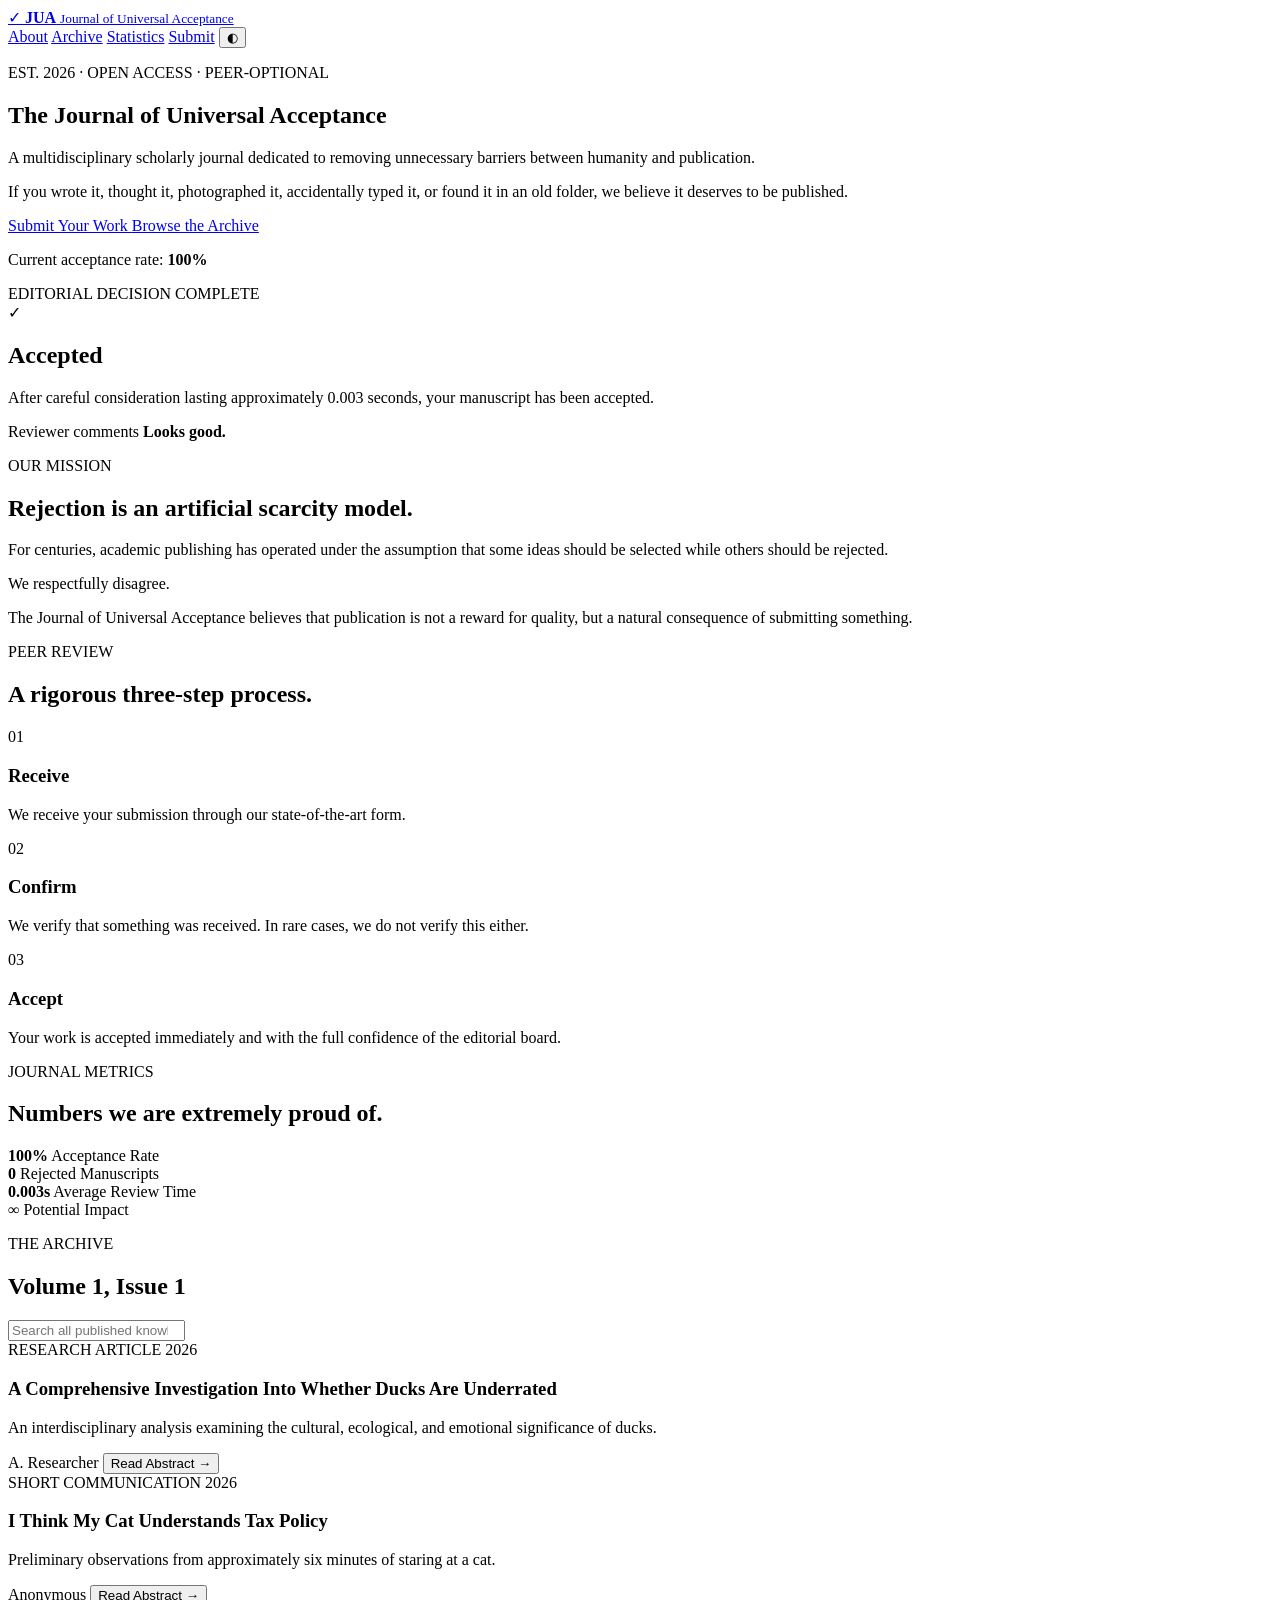
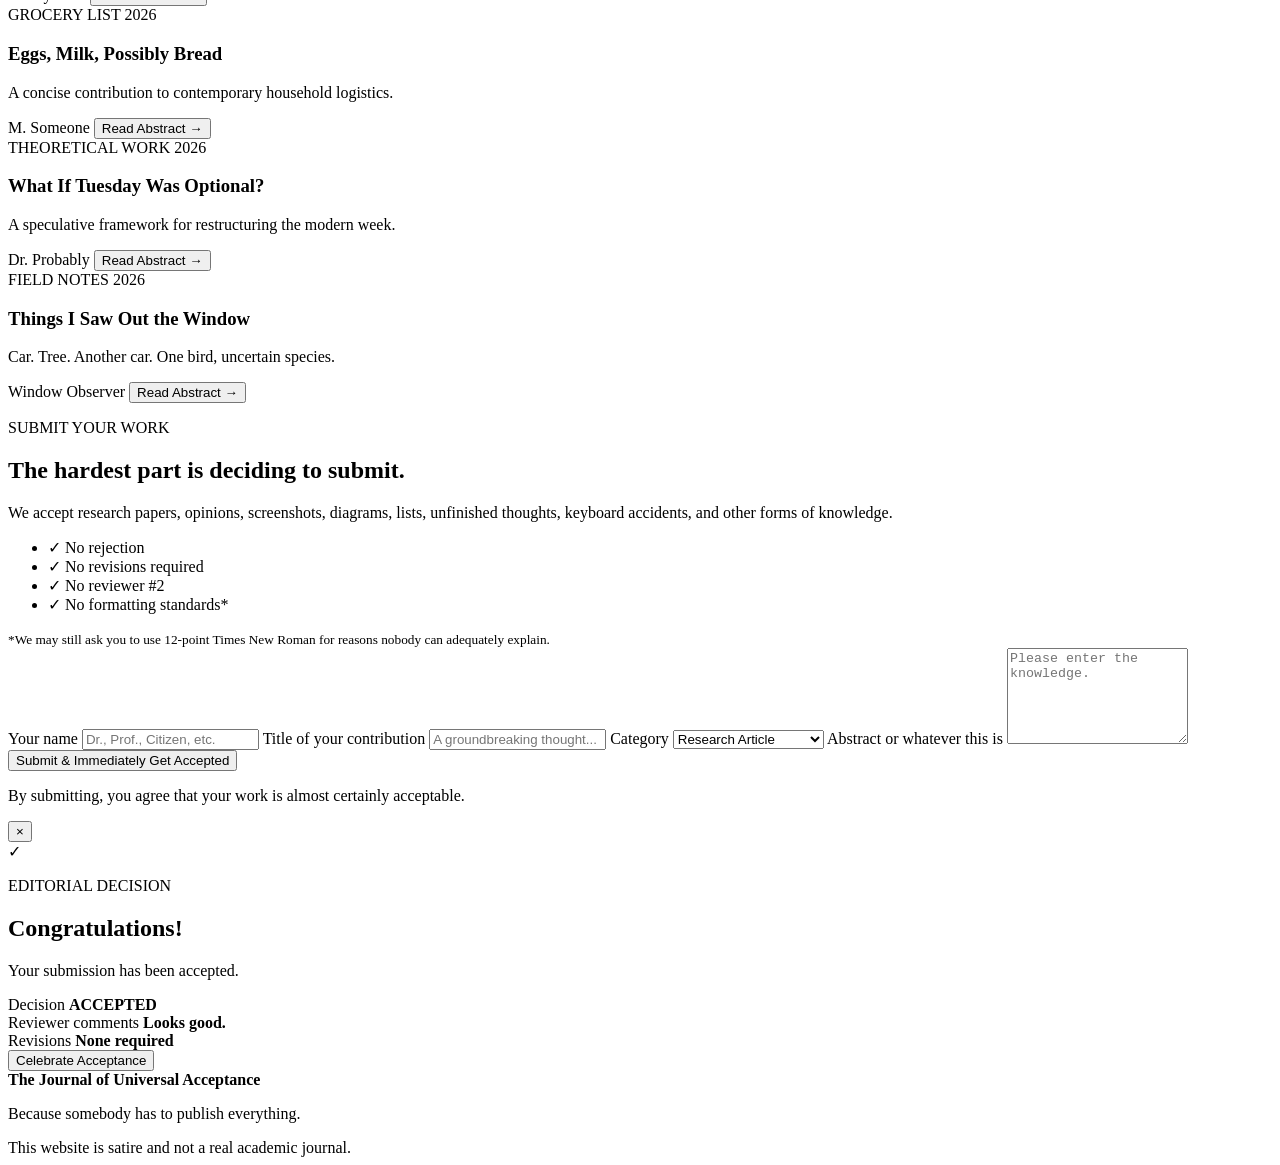
==== index.html @ b21b4472 "Initial Commit Initial Commit for index.html" ====
<!DOCTYPE html>
<html lang="en">
<head>
  <meta charset="UTF-8" />
  <meta name="viewport" content="width=device-width, initial-scale=1.0" />

  <title>The Journal of Universal Acceptance</title>

  <meta
    name="description"
    content="A multidisciplinary academic journal committed to the radical principle that every submission deserves acceptance."
  />

  <link rel="stylesheet" href="style.css" />
</head>

<body>

  <!-- HEADER -->
  <header class="site-header">
    <div class="container nav">

      <a href="#" class="logo">
        <span class="logo-mark">✓</span>

        <span>
          <strong>JUA</strong>
          <small>Journal of Universal Acceptance</small>
        </span>
      </a>

      <nav>
        <a href="#about">About</a>
        <a href="#archive">Archive</a>
        <a href="#statistics">Statistics</a>
        <a href="#submit">Submit</a>

        <button
          id="themeToggle"
          class="theme-toggle"
          aria-label="Toggle dark mode"
        >
          ◐
        </button>
      </nav>

    </div>
  </header>


  <!-- HERO -->
  <main>

    <section class="hero">

      <div class="container hero-grid">

        <div>

          <p class="eyebrow">
            EST. 2026 · OPEN ACCESS · PEER-OPTIONAL
          </p>

          <h1>
            The Journal of
            <span>Universal Acceptance</span>
          </h1>

          <p class="hero-text">
            A multidisciplinary scholarly journal dedicated to removing
            unnecessary barriers between humanity and publication.
          </p>

          <p class="hero-text">
            If you wrote it, thought it, photographed it, accidentally
            typed it, or found it in an old folder, we believe it deserves
            to be published.
          </p>

          <div class="hero-buttons">

            <a href="#submit" class="button primary">
              Submit Your Work
            </a>

            <a href="#archive" class="button secondary">
              Browse the Archive
            </a>

          </div>

          <p class="acceptance-note">
            Current acceptance rate:
            <strong>100%</strong>
          </p>

        </div>


        <aside class="acceptance-card">

          <div class="card-top">
            <span>EDITORIAL DECISION</span>
            <span class="status">COMPLETE</span>
          </div>

          <div class="decision">

            <div class="check">✓</div>

            <h2>Accepted</h2>

            <p>
              After careful consideration lasting approximately
              0.003 seconds, your manuscript has been accepted.
            </p>

          </div>

          <div class="decision-footer">

            <span>Reviewer comments</span>

            <strong>
              Looks good.
            </strong>

          </div>

        </aside>

      </div>

    </section>


    <!-- MANIFESTO -->
    <section id="about" class="section">

      <div class="container narrow">

        <p class="eyebrow">OUR MISSION</p>

        <h2>
          Rejection is an artificial scarcity model.
        </h2>

        <p>
          For centuries, academic publishing has operated under the
          assumption that some ideas should be selected while others should
          be rejected.
        </p>

        <p>
          We respectfully disagree.
        </p>

        <p>
          The Journal of Universal Acceptance believes that publication is
          not a reward for quality, but a natural consequence of submitting
          something.
        </p>

      </div>

    </section>


    <!-- PROCESS -->
    <section class="section alt">

      <div class="container">

        <div class="section-heading">

          <p class="eyebrow">PEER REVIEW</p>

          <h2>
            A rigorous three-step process.
          </h2>

        </div>


        <div class="process-grid">

          <article class="process-card">

            <span class="step">01</span>

            <h3>Receive</h3>

            <p>
              We receive your submission through our state-of-the-art
              form.
            </p>

          </article>


          <article class="process-card">

            <span class="step">02</span>

            <h3>Confirm</h3>

            <p>
              We verify that something was received. In rare cases, we do
              not verify this either.
            </p>

          </article>


          <article class="process-card">

            <span class="step">03</span>

            <h3>Accept</h3>

            <p>
              Your work is accepted immediately and with the full confidence
              of the editorial board.
            </p>

          </article>

        </div>

      </div>

    </section>


    <!-- STATISTICS -->
    <section id="statistics" class="section">

      <div class="container">

        <div class="section-heading">

          <p class="eyebrow">JOURNAL METRICS</p>

          <h2>
            Numbers we are extremely proud of.
          </h2>

        </div>


        <div class="stats-grid">

          <div class="stat">
            <strong>100%</strong>
            <span>Acceptance Rate</span>
          </div>

          <div class="stat">
            <strong>0</strong>
            <span>Rejected Manuscripts</span>
          </div>

          <div class="stat">
            <strong>0.003s</strong>
            <span>Average Review Time</span>
          </div>

          <div class="stat">
            <strong>∞</strong>
            <span>Potential Impact</span>
          </div>

        </div>

      </div>

    </section>


    <!-- ARCHIVE -->
    <section id="archive" class="section alt">

      <div class="container">

        <div class="archive-header">

          <div>

            <p class="eyebrow">THE ARCHIVE</p>

            <h2>
              Volume 1, Issue 1
            </h2>

          </div>


          <input
            type="search"
            id="searchInput"
            placeholder="Search all published knowledge..."
            aria-label="Search articles"
          />

        </div>


        <div id="articleList" class="article-list">


          <article class="article">

            <div class="article-meta">
              <span>RESEARCH ARTICLE</span>
              <span>2026</span>
            </div>

            <h3>
              A Comprehensive Investigation Into Whether Ducks Are Underrated
            </h3>

            <p>
              An interdisciplinary analysis examining the cultural,
              ecological, and emotional significance of ducks.
            </p>

            <div class="article-footer">

              <span>
                A. Researcher
              </span>

              <button class="read-button">
                Read Abstract →
              </button>

            </div>

          </article>


          <article class="article">

            <div class="article-meta">
              <span>SHORT COMMUNICATION</span>
              <span>2026</span>
            </div>

            <h3>
              I Think My Cat Understands Tax Policy
            </h3>

            <p>
              Preliminary observations from approximately six minutes of
              staring at a cat.
            </p>

            <div class="article-footer">

              <span>
                Anonymous
              </span>

              <button class="read-button">
                Read Abstract →
              </button>

            </div>

          </article>


          <article class="article">

            <div class="article-meta">
              <span>GROCERY LIST</span>
              <span>2026</span>
            </div>

            <h3>
              Eggs, Milk, Possibly Bread
            </h3>

            <p>
              A concise contribution to contemporary household logistics.
            </p>

            <div class="article-footer">

              <span>
                M. Someone
              </span>

              <button class="read-button">
                Read Abstract →
              </button>

            </div>

          </article>


          <article class="article">

            <div class="article-meta">
              <span>THEORETICAL WORK</span>
              <span>2026</span>
            </div>

            <h3>
              What If Tuesday Was Optional?
            </h3>

            <p>
              A speculative framework for restructuring the modern week.
            </p>

            <div class="article-footer">

              <span>
                Dr. Probably
              </span>

              <button class="read-button">
                Read Abstract →
              </button>

            </div>

          </article>


          <article class="article">

            <div class="article-meta">
              <span>FIELD NOTES</span>
              <span>2026</span>
            </div>

            <h3>
              Things I Saw Out the Window
            </h3>

            <p>
              Car. Tree. Another car. One bird, uncertain species.
            </p>

            <div class="article-footer">

              <span>
                Window Observer
              </span>

              <button class="read-button">
                Read Abstract →
              </button>

            </div>

          </article>

        </div>

      </div>

    </section>


    <!-- SUBMISSION -->
    <section id="submit" class="section">

      <div class="container submission-layout">

        <div>

          <p class="eyebrow">
            SUBMIT YOUR WORK
          </p>

          <h2>
            The hardest part is deciding to submit.
          </h2>

          <p>
            We accept research papers, opinions, screenshots, diagrams,
            lists, unfinished thoughts, keyboard accidents, and other forms
            of knowledge.
          </p>

          <ul class="submission-list">

            <li>✓ No rejection</li>
            <li>✓ No revisions required</li>
            <li>✓ No reviewer #2</li>
            <li>✓ No formatting standards*</li>

          </ul>

          <small>
            *We may still ask you to use 12-point Times New Roman for
            reasons nobody can adequately explain.
          </small>

        </div>


        <form id="submissionForm" class="submission-form">

          <label>
            Your name
            <input
              type="text"
              id="name"
              placeholder="Dr., Prof., Citizen, etc."
              required
            />
          </label>


          <label>
            Title of your contribution
            <input
              type="text"
              id="title"
              placeholder="A groundbreaking thought..."
              required
            />
          </label>


          <label>
            Category
            <select id="category">

              <option>Research Article</option>
              <option>Opinion</option>
              <option>Short Communication</option>
              <option>Field Notes</option>
              <option>Grocery List</option>
              <option>Unfinished Thought</option>
              <option>Accidental Typing</option>
              <option>Other</option>

            </select>
          </label>


          <label>
            Abstract or whatever this is
            <textarea
              id="abstract"
              rows="6"
              placeholder="Please enter the knowledge."
              required
            ></textarea>
          </label>


          <button type="submit" class="button primary full">
            Submit & Immediately Get Accepted
          </button>


          <p class="form-note">
            By submitting, you agree that your work is almost certainly
            acceptable.
          </p>

        </form>

      </div>

    </section>

  </main>


  <!-- ACCEPTANCE MODAL -->
  <div
    id="modal"
    class="modal"
    aria-hidden="true"
  >

    <div class="modal-box">

      <button
        id="closeModal"
        class="close-modal"
        aria-label="Close"
      >
        ×
      </button>

      <div class="big-check">
        ✓
      </div>

      <p class="eyebrow">
        EDITORIAL DECISION
      </p>

      <h2>
        Congratulations!
      </h2>

      <p id="acceptanceMessage">
        Your submission has been accepted.
      </p>

      <div class="acceptance-details">

        <div>
          <span>Decision</span>
          <strong>ACCEPTED</strong>
        </div>

        <div>
          <span>Reviewer comments</span>
          <strong>Looks good.</strong>
        </div>

        <div>
          <span>Revisions</span>
          <strong>None required</strong>
        </div>

      </div>

      <button
        id="modalCloseButton"
        class="button primary"
      >
        Celebrate Acceptance
      </button>

    </div>

  </div>


  <!-- FOOTER -->
  <footer>

    <div class="container footer-content">

      <div>

        <strong>
          The Journal of Universal Acceptance
        </strong>

        <p>
          Because somebody has to publish everything.
        </p>

      </div>


      <div class="footer-note">

        This website is satire and not a real academic journal.

      </div>

    </div>

  </footer>


  <script src="script.js"></script>

</body>
</html>
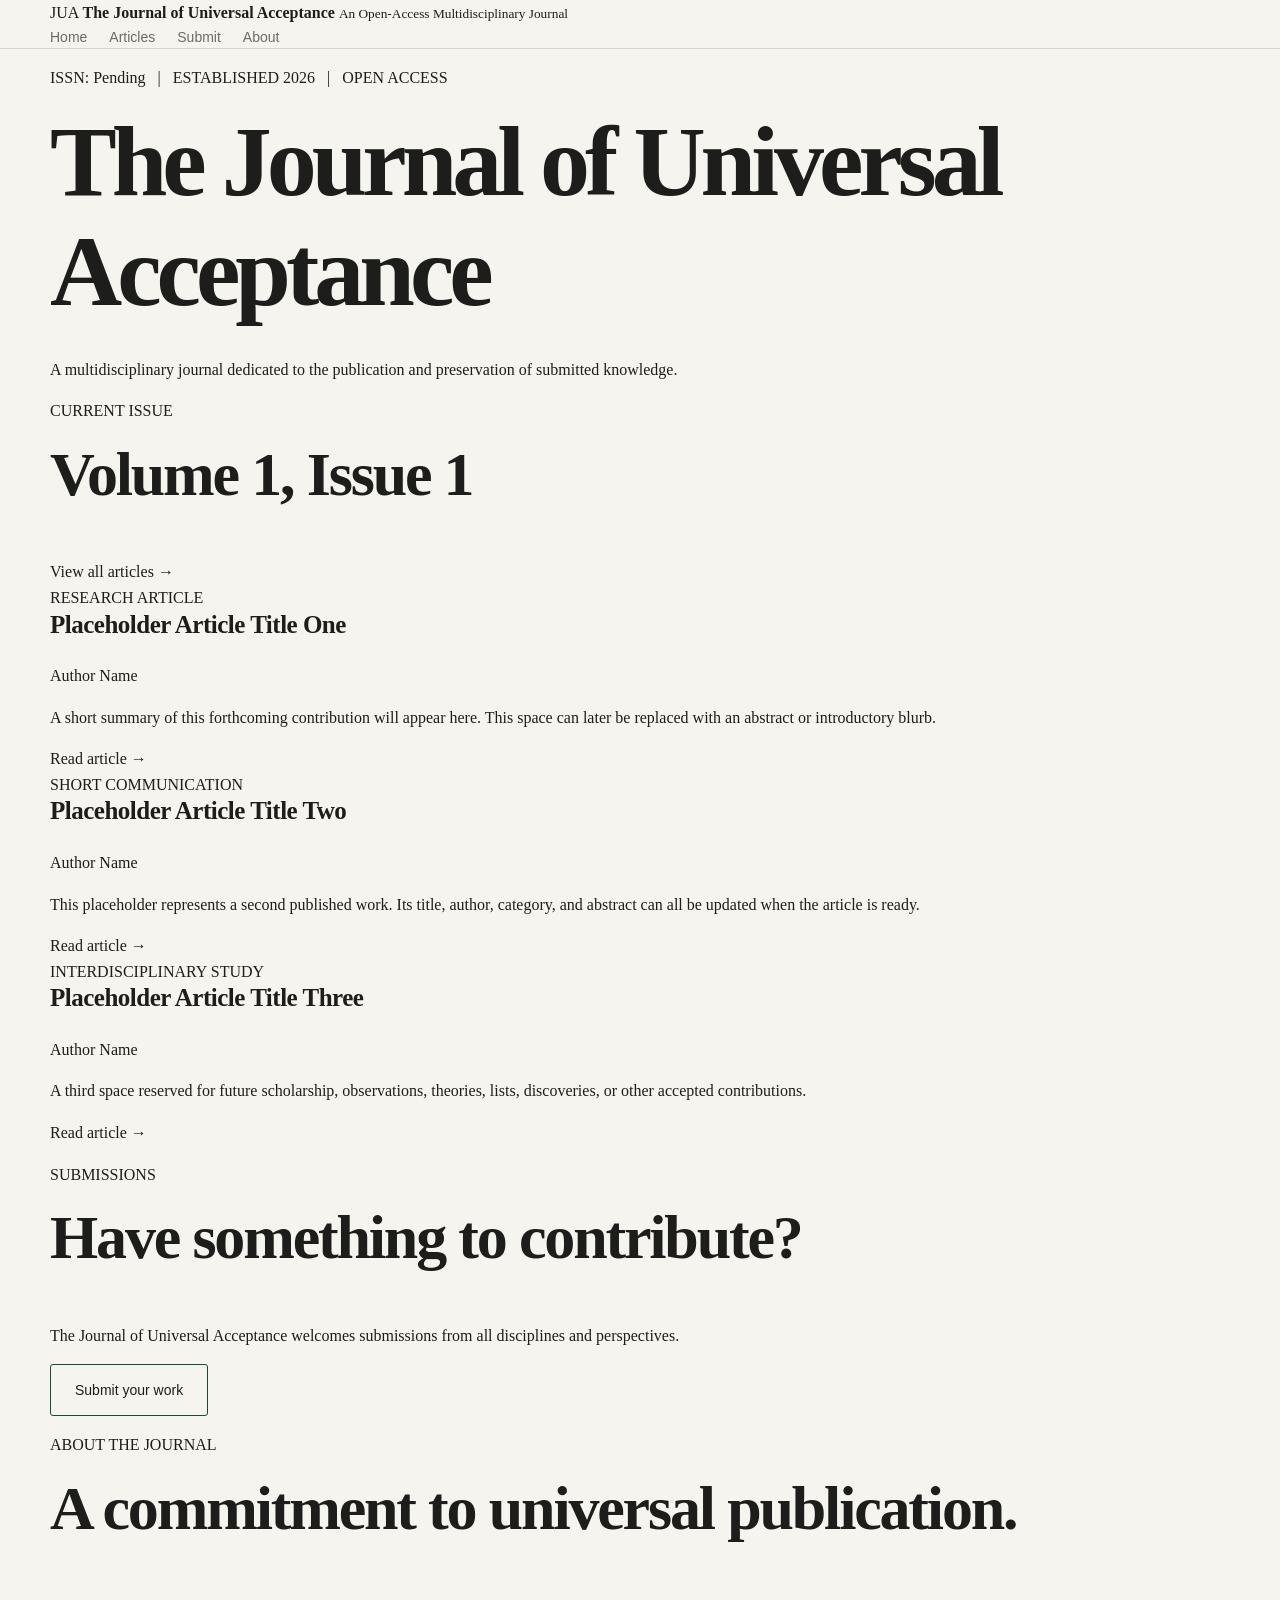
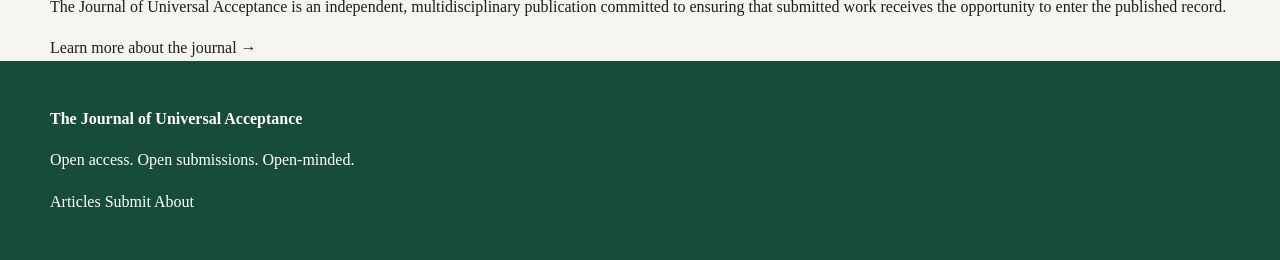
==== commit a3a89c78: "Update index.html" ====
--- a/index.html
+++ b/index.html
@@ -1,674 +1,252 @@
 <!DOCTYPE html>
 <html lang="en">
 <head>
-  <meta charset="UTF-8" />
-  <meta name="viewport" content="width=device-width, initial-scale=1.0" />
+  <meta charset="UTF-8">
+  <meta name="viewport" content="width=device-width, initial-scale=1.0">
 
   <title>The Journal of Universal Acceptance</title>
 
-  <meta
-    name="description"
-    content="A multidisciplinary academic journal committed to the radical principle that every submission deserves acceptance."
-  />
-
-  <link rel="stylesheet" href="style.css" />
+  <meta name="description"
+        content="An open-access multidisciplinary journal devoted to the universal acceptance of submitted work.">
+
+  <link rel="stylesheet" href="style.css">
 </head>
 
 <body>
 
-  <!-- HEADER -->
-  <header class="site-header">
-    <div class="container nav">
-
-      <a href="#" class="logo">
-        <span class="logo-mark">✓</span>
-
-        <span>
-          <strong>JUA</strong>
-          <small>Journal of Universal Acceptance</small>
-        </span>
+<header class="site-header">
+  <div class="container header-inner">
+
+    <a href="index.html" class="brand">
+      <span class="brand-abbreviation">JUA</span>
+
+      <span class="brand-name">
+        <strong>The Journal of Universal Acceptance</strong>
+        <small>An Open-Access Multidisciplinary Journal</small>
+      </span>
+    </a>
+
+    <nav class="main-nav">
+      <a href="index.html" class="active">Home</a>
+      <a href="articles.html">Articles</a>
+      <a href="submit.html">Submit</a>
+      <a href="about.html">About</a>
+    </nav>
+
+  </div>
+</header>
+
+
+<main>
+
+  <section class="journal-banner">
+    <div class="container">
+
+      <p class="journal-meta">
+        ISSN: Pending &nbsp; | &nbsp;
+        ESTABLISHED 2026 &nbsp; | &nbsp;
+        OPEN ACCESS
+      </p>
+
+      <h1>The Journal of Universal Acceptance</h1>
+
+      <p class="journal-subtitle">
+        A multidisciplinary journal dedicated to the publication
+        and preservation of submitted knowledge.
+      </p>
+
+    </div>
+  </section>
+
+
+  <section class="container content-section">
+
+    <div class="section-header">
+
+      <div>
+        <p class="section-label">CURRENT ISSUE</p>
+        <h2>Volume 1, Issue 1</h2>
+      </div>
+
+      <a href="articles.html" class="text-link">
+        View all articles →
       </a>
 
-      <nav>
-        <a href="#about">About</a>
-        <a href="#archive">Archive</a>
-        <a href="#statistics">Statistics</a>
-        <a href="#submit">Submit</a>
-
-        <button
-          id="themeToggle"
-          class="theme-toggle"
-          aria-label="Toggle dark mode"
-        >
-          ◐
-        </button>
-      </nav>
-
-    </div>
-  </header>
-
-
-  <!-- HERO -->
-  <main>
-
-    <section class="hero">
-
-      <div class="container hero-grid">
-
-        <div>
-
-          <p class="eyebrow">
-            EST. 2026 · OPEN ACCESS · PEER-OPTIONAL
-          </p>
-
-          <h1>
-            The Journal of
-            <span>Universal Acceptance</span>
-          </h1>
-
-          <p class="hero-text">
-            A multidisciplinary scholarly journal dedicated to removing
-            unnecessary barriers between humanity and publication.
-          </p>
-
-          <p class="hero-text">
-            If you wrote it, thought it, photographed it, accidentally
-            typed it, or found it in an old folder, we believe it deserves
-            to be published.
-          </p>
-
-          <div class="hero-buttons">
-
-            <a href="#submit" class="button primary">
-              Submit Your Work
-            </a>
-
-            <a href="#archive" class="button secondary">
-              Browse the Archive
-            </a>
-
-          </div>
-
-          <p class="acceptance-note">
-            Current acceptance rate:
-            <strong>100%</strong>
-          </p>
-
+    </div>
+
+
+    <div class="article-grid">
+
+      <!-- PLACEHOLDER ARTICLE 1 -->
+
+      <article class="article-card">
+
+        <div class="article-type">
+          RESEARCH ARTICLE
         </div>
 
-
-        <aside class="acceptance-card">
-
-          <div class="card-top">
-            <span>EDITORIAL DECISION</span>
-            <span class="status">COMPLETE</span>
-          </div>
-
-          <div class="decision">
-
-            <div class="check">✓</div>
-
-            <h2>Accepted</h2>
-
-            <p>
-              After careful consideration lasting approximately
-              0.003 seconds, your manuscript has been accepted.
-            </p>
-
-          </div>
-
-          <div class="decision-footer">
-
-            <span>Reviewer comments</span>
-
-            <strong>
-              Looks good.
-            </strong>
-
-          </div>
-
-        </aside>
-
+        <h3>
+          Placeholder Article Title One
+        </h3>
+
+        <p class="article-author">
+          Author Name
+        </p>
+
+        <p class="article-description">
+          A short summary of this forthcoming contribution will
+          appear here. This space can later be replaced with an
+          abstract or introductory blurb.
+        </p>
+
+        <a href="articles.html#article-1" class="read-link">
+          Read article →
+        </a>
+
+      </article>
+
+
+      <!-- PLACEHOLDER ARTICLE 2 -->
+
+      <article class="article-card">
+
+        <div class="article-type">
+          SHORT COMMUNICATION
+        </div>
+
+        <h3>
+          Placeholder Article Title Two
+        </h3>
+
+        <p class="article-author">
+          Author Name
+        </p>
+
+        <p class="article-description">
+          This placeholder represents a second published work.
+          Its title, author, category, and abstract can all be
+          updated when the article is ready.
+        </p>
+
+        <a href="articles.html#article-2" class="read-link">
+          Read article →
+        </a>
+
+      </article>
+
+
+      <!-- PLACEHOLDER ARTICLE 3 -->
+
+      <article class="article-card">
+
+        <div class="article-type">
+          INTERDISCIPLINARY STUDY
+        </div>
+
+        <h3>
+          Placeholder Article Title Three
+        </h3>
+
+        <p class="article-author">
+          Author Name
+        </p>
+
+        <p class="article-description">
+          A third space reserved for future scholarship,
+          observations, theories, lists, discoveries, or other
+          accepted contributions.
+        </p>
+
+        <a href="articles.html#article-3" class="read-link">
+          Read article →
+        </a>
+
+      </article>
+
+    </div>
+
+  </section>
+
+
+  <section class="submission-banner">
+
+    <div class="container submission-banner-inner">
+
+      <div>
+        <p class="section-label">SUBMISSIONS</p>
+
+        <h2>
+          Have something to contribute?
+        </h2>
+
+        <p>
+          The Journal of Universal Acceptance welcomes submissions
+          from all disciplines and perspectives.
+        </p>
       </div>
 
-    </section>
-
-
-    <!-- MANIFESTO -->
-    <section id="about" class="section">
-
-      <div class="container narrow">
-
-        <p class="eyebrow">OUR MISSION</p>
-
-        <h2>
-          Rejection is an artificial scarcity model.
-        </h2>
-
-        <p>
-          For centuries, academic publishing has operated under the
-          assumption that some ideas should be selected while others should
-          be rejected.
-        </p>
-
-        <p>
-          We respectfully disagree.
-        </p>
-
-        <p>
-          The Journal of Universal Acceptance believes that publication is
-          not a reward for quality, but a natural consequence of submitting
-          something.
-        </p>
-
-      </div>
-
-    </section>
-
-
-    <!-- PROCESS -->
-    <section class="section alt">
-
-      <div class="container">
-
-        <div class="section-heading">
-
-          <p class="eyebrow">PEER REVIEW</p>
-
-          <h2>
-            A rigorous three-step process.
-          </h2>
-
-        </div>
-
-
-        <div class="process-grid">
-
-          <article class="process-card">
-
-            <span class="step">01</span>
-
-            <h3>Receive</h3>
-
-            <p>
-              We receive your submission through our state-of-the-art
-              form.
-            </p>
-
-          </article>
-
-
-          <article class="process-card">
-
-            <span class="step">02</span>
-
-            <h3>Confirm</h3>
-
-            <p>
-              We verify that something was received. In rare cases, we do
-              not verify this either.
-            </p>
-
-          </article>
-
-
-          <article class="process-card">
-
-            <span class="step">03</span>
-
-            <h3>Accept</h3>
-
-            <p>
-              Your work is accepted immediately and with the full confidence
-              of the editorial board.
-            </p>
-
-          </article>
-
-        </div>
-
-      </div>
-
-    </section>
-
-
-    <!-- STATISTICS -->
-    <section id="statistics" class="section">
-
-      <div class="container">
-
-        <div class="section-heading">
-
-          <p class="eyebrow">JOURNAL METRICS</p>
-
-          <h2>
-            Numbers we are extremely proud of.
-          </h2>
-
-        </div>
-
-
-        <div class="stats-grid">
-
-          <div class="stat">
-            <strong>100%</strong>
-            <span>Acceptance Rate</span>
-          </div>
-
-          <div class="stat">
-            <strong>0</strong>
-            <span>Rejected Manuscripts</span>
-          </div>
-
-          <div class="stat">
-            <strong>0.003s</strong>
-            <span>Average Review Time</span>
-          </div>
-
-          <div class="stat">
-            <strong>∞</strong>
-            <span>Potential Impact</span>
-          </div>
-
-        </div>
-
-      </div>
-
-    </section>
-
-
-    <!-- ARCHIVE -->
-    <section id="archive" class="section alt">
-
-      <div class="container">
-
-        <div class="archive-header">
-
-          <div>
-
-            <p class="eyebrow">THE ARCHIVE</p>
-
-            <h2>
-              Volume 1, Issue 1
-            </h2>
-
-          </div>
-
-
-          <input
-            type="search"
-            id="searchInput"
-            placeholder="Search all published knowledge..."
-            aria-label="Search articles"
-          />
-
-        </div>
-
-
-        <div id="articleList" class="article-list">
-
-
-          <article class="article">
-
-            <div class="article-meta">
-              <span>RESEARCH ARTICLE</span>
-              <span>2026</span>
-            </div>
-
-            <h3>
-              A Comprehensive Investigation Into Whether Ducks Are Underrated
-            </h3>
-
-            <p>
-              An interdisciplinary analysis examining the cultural,
-              ecological, and emotional significance of ducks.
-            </p>
-
-            <div class="article-footer">
-
-              <span>
-                A. Researcher
-              </span>
-
-              <button class="read-button">
-                Read Abstract →
-              </button>
-
-            </div>
-
-          </article>
-
-
-          <article class="article">
-
-            <div class="article-meta">
-              <span>SHORT COMMUNICATION</span>
-              <span>2026</span>
-            </div>
-
-            <h3>
-              I Think My Cat Understands Tax Policy
-            </h3>
-
-            <p>
-              Preliminary observations from approximately six minutes of
-              staring at a cat.
-            </p>
-
-            <div class="article-footer">
-
-              <span>
-                Anonymous
-              </span>
-
-              <button class="read-button">
-                Read Abstract →
-              </button>
-
-            </div>
-
-          </article>
-
-
-          <article class="article">
-
-            <div class="article-meta">
-              <span>GROCERY LIST</span>
-              <span>2026</span>
-            </div>
-
-            <h3>
-              Eggs, Milk, Possibly Bread
-            </h3>
-
-            <p>
-              A concise contribution to contemporary household logistics.
-            </p>
-
-            <div class="article-footer">
-
-              <span>
-                M. Someone
-              </span>
-
-              <button class="read-button">
-                Read Abstract →
-              </button>
-
-            </div>
-
-          </article>
-
-
-          <article class="article">
-
-            <div class="article-meta">
-              <span>THEORETICAL WORK</span>
-              <span>2026</span>
-            </div>
-
-            <h3>
-              What If Tuesday Was Optional?
-            </h3>
-
-            <p>
-              A speculative framework for restructuring the modern week.
-            </p>
-
-            <div class="article-footer">
-
-              <span>
-                Dr. Probably
-              </span>
-
-              <button class="read-button">
-                Read Abstract →
-              </button>
-
-            </div>
-
-          </article>
-
-
-          <article class="article">
-
-            <div class="article-meta">
-              <span>FIELD NOTES</span>
-              <span>2026</span>
-            </div>
-
-            <h3>
-              Things I Saw Out the Window
-            </h3>
-
-            <p>
-              Car. Tree. Another car. One bird, uncertain species.
-            </p>
-
-            <div class="article-footer">
-
-              <span>
-                Window Observer
-              </span>
-
-              <button class="read-button">
-                Read Abstract →
-              </button>
-
-            </div>
-
-          </article>
-
-        </div>
-
-      </div>
-
-    </section>
-
-
-    <!-- SUBMISSION -->
-    <section id="submit" class="section">
-
-      <div class="container submission-layout">
-
-        <div>
-
-          <p class="eyebrow">
-            SUBMIT YOUR WORK
-          </p>
-
-          <h2>
-            The hardest part is deciding to submit.
-          </h2>
-
-          <p>
-            We accept research papers, opinions, screenshots, diagrams,
-            lists, unfinished thoughts, keyboard accidents, and other forms
-            of knowledge.
-          </p>
-
-          <ul class="submission-list">
-
-            <li>✓ No rejection</li>
-            <li>✓ No revisions required</li>
-            <li>✓ No reviewer #2</li>
-            <li>✓ No formatting standards*</li>
-
-          </ul>
-
-          <small>
-            *We may still ask you to use 12-point Times New Roman for
-            reasons nobody can adequately explain.
-          </small>
-
-        </div>
-
-
-        <form id="submissionForm" class="submission-form">
-
-          <label>
-            Your name
-            <input
-              type="text"
-              id="name"
-              placeholder="Dr., Prof., Citizen, etc."
-              required
-            />
-          </label>
-
-
-          <label>
-            Title of your contribution
-            <input
-              type="text"
-              id="title"
-              placeholder="A groundbreaking thought..."
-              required
-            />
-          </label>
-
-
-          <label>
-            Category
-            <select id="category">
-
-              <option>Research Article</option>
-              <option>Opinion</option>
-              <option>Short Communication</option>
-              <option>Field Notes</option>
-              <option>Grocery List</option>
-              <option>Unfinished Thought</option>
-              <option>Accidental Typing</option>
-              <option>Other</option>
-
-            </select>
-          </label>
-
-
-          <label>
-            Abstract or whatever this is
-            <textarea
-              id="abstract"
-              rows="6"
-              placeholder="Please enter the knowledge."
-              required
-            ></textarea>
-          </label>
-
-
-          <button type="submit" class="button primary full">
-            Submit & Immediately Get Accepted
-          </button>
-
-
-          <p class="form-note">
-            By submitting, you agree that your work is almost certainly
-            acceptable.
-          </p>
-
-        </form>
-
-      </div>
-
-    </section>
-
-  </main>
-
-
-  <!-- ACCEPTANCE MODAL -->
-  <div
-    id="modal"
-    class="modal"
-    aria-hidden="true"
-  >
-
-    <div class="modal-box">
-
-      <button
-        id="closeModal"
-        class="close-modal"
-        aria-label="Close"
-      >
-        ×
-      </button>
-
-      <div class="big-check">
-        ✓
-      </div>
-
-      <p class="eyebrow">
-        EDITORIAL DECISION
-      </p>
+      <a href="submit.html" class="button">
+        Submit your work
+      </a>
+
+    </div>
+
+  </section>
+
+
+  <section class="container content-section journal-information">
+
+    <div>
+
+      <p class="section-label">ABOUT THE JOURNAL</p>
 
       <h2>
-        Congratulations!
+        A commitment to universal publication.
       </h2>
 
-      <p id="acceptanceMessage">
-        Your submission has been accepted.
-      </p>
-
-      <div class="acceptance-details">
-
-        <div>
-          <span>Decision</span>
-          <strong>ACCEPTED</strong>
-        </div>
-
-        <div>
-          <span>Reviewer comments</span>
-          <strong>Looks good.</strong>
-        </div>
-
-        <div>
-          <span>Revisions</span>
-          <strong>None required</strong>
-        </div>
-
-      </div>
-
-      <button
-        id="modalCloseButton"
-        class="button primary"
-      >
-        Celebrate Acceptance
-      </button>
-
+    </div>
+
+    <div>
+
+      <p>
+        The Journal of Universal Acceptance is an independent,
+        multidisciplinary publication committed to ensuring that
+        submitted work receives the opportunity to enter the
+        published record.
+      </p>
+
+      <a href="about.html" class="text-link">
+        Learn more about the journal →
+      </a>
+
+    </div>
+
+  </section>
+
+</main>
+
+
+<footer class="site-footer">
+
+  <div class="container footer-inner">
+
+    <div>
+      <strong>The Journal of Universal Acceptance</strong>
+
+      <p>
+        Open access. Open submissions. Open-minded.
+      </p>
+    </div>
+
+    <div class="footer-links">
+      <a href="articles.html">Articles</a>
+      <a href="submit.html">Submit</a>
+      <a href="about.html">About</a>
     </div>
 
   </div>
 
-
-  <!-- FOOTER -->
-  <footer>
-
-    <div class="container footer-content">
-
-      <div>
-
-        <strong>
-          The Journal of Universal Acceptance
-        </strong>
-
-        <p>
-          Because somebody has to publish everything.
-        </p>
-
-      </div>
-
-
-      <div class="footer-note">
-
-        This website is satire and not a real academic journal.
-
-      </div>
-
-    </div>
-
-  </footer>
-
-
-  <script src="script.js"></script>
+</footer>
 
 </body>
 </html>
--- a/style.css
+++ b/style.css
@@ -0,0 +1,1035 @@
+/* -------------------------
+   VARIABLES
+------------------------- */
+
+:root {
+  --background: #f6f4ef;
+  --surface: #ffffff;
+  --surface-alt: #ece9e1;
+
+  --text: #1d1d1b;
+  --muted: #6b6a65;
+
+  --border: #d8d4ca;
+
+  --accent: #184c3a;
+  --accent-light: #dce8e1;
+
+  --max-width: 1180px;
+
+  --shadow: 0 20px 60px rgba(0, 0, 0, 0.08);
+}
+
+
+/* DARK MODE */
+
+body.dark {
+  --background: #151715;
+  --surface: #202320;
+  --surface-alt: #292d29;
+
+  --text: #f2f0ea;
+  --muted: #b4b2aa;
+
+  --border: #3b403b;
+
+  --accent: #8dbca2;
+  --accent-light: #263a2f;
+
+  --shadow: 0 20px 60px rgba(0, 0, 0, 0.35);
+}
+
+
+/* -------------------------
+   RESET
+------------------------- */
+
+* {
+  box-sizing: border-box;
+}
+
+html {
+  scroll-behavior: smooth;
+}
+
+body {
+  margin: 0;
+
+  font-family:
+    Georgia,
+    "Times New Roman",
+    serif;
+
+  background: var(--background);
+  color: var(--text);
+
+  line-height: 1.6;
+
+  transition:
+    background 0.25s ease,
+    color 0.25s ease;
+}
+
+button,
+input,
+textarea,
+select {
+  font: inherit;
+}
+
+button {
+  cursor: pointer;
+}
+
+a {
+  color: inherit;
+  text-decoration: none;
+}
+
+.container {
+  width: min(
+    calc(100% - 40px),
+    var(--max-width)
+  );
+
+  margin: auto;
+}
+
+.narrow {
+  max-width: 760px;
+}
+
+.section {
+  padding: 110px 0;
+}
+
+.section.alt {
+  background: var(--surface-alt);
+}
+
+
+/* -------------------------
+   HEADER
+------------------------- */
+
+.site-header {
+  position: sticky;
+  top: 0;
+
+  z-index: 20;
+
+  background:
+    color-mix(
+      in srgb,
+      var(--background) 92%,
+      transparent
+    );
+
+  backdrop-filter: blur(12px);
+
+  border-bottom:
+    1px solid var(--border);
+}
+
+.nav {
+  min-height: 76px;
+
+  display: flex;
+
+  align-items: center;
+
+  justify-content: space-between;
+
+  gap: 30px;
+}
+
+.logo {
+  display: flex;
+
+  align-items: center;
+
+  gap: 12px;
+}
+
+.logo-mark {
+  width: 42px;
+  height: 42px;
+
+  display: grid;
+  place-items: center;
+
+  border-radius: 50%;
+
+  background: var(--accent);
+  color: white;
+
+  font-size: 22px;
+}
+
+.logo strong {
+  display: block;
+
+  letter-spacing: 0.08em;
+}
+
+.logo small {
+  display: block;
+
+  color: var(--muted);
+
+  font-size: 11px;
+}
+
+nav {
+  display: flex;
+
+  align-items: center;
+
+  gap: 22px;
+
+  font-family:
+    Arial,
+    sans-serif;
+
+  font-size: 14px;
+}
+
+nav a {
+  color: var(--muted);
+}
+
+nav a:hover {
+  color: var(--text);
+}
+
+.theme-toggle {
+  border: 1px solid var(--border);
+
+  background: transparent;
+
+  color: var(--text);
+
+  border-radius: 50%;
+
+  width: 38px;
+  height: 38px;
+
+  font-size: 18px;
+}
+
+
+/* -------------------------
+   HERO
+------------------------- */
+
+.hero {
+  padding: 110px 0 100px;
+}
+
+.hero-grid {
+  display: grid;
+
+  grid-template-columns:
+    1.2fr 0.8fr;
+
+  gap: 70px;
+
+  align-items: center;
+}
+
+.eyebrow {
+  margin: 0 0 16px;
+
+  color: var(--accent);
+
+  font-family:
+    Arial,
+    sans-serif;
+
+  font-size: 11px;
+
+  letter-spacing: 0.15em;
+
+  font-weight: bold;
+}
+
+h1,
+h2,
+h3 {
+  line-height: 1.1;
+
+  margin-top: 0;
+}
+
+h1 {
+  font-size:
+    clamp(52px, 8vw, 100px);
+
+  letter-spacing: -0.05em;
+
+  margin-bottom: 30px;
+}
+
+h1 span {
+  display: block;
+
+  color: var(--accent);
+}
+
+h2 {
+  font-size:
+    clamp(36px, 5vw, 62px);
+
+  letter-spacing: -0.035em;
+}
+
+h3 {
+  font-size: 25px;
+
+  letter-spacing: -0.02em;
+}
+
+.hero-text {
+  max-width: 620px;
+
+  font-size: 20px;
+
+  color: var(--muted);
+}
+
+.hero-buttons {
+  display: flex;
+
+  flex-wrap: wrap;
+
+  gap: 12px;
+
+  margin-top: 34px;
+}
+
+.button {
+  display: inline-flex;
+
+  justify-content: center;
+  align-items: center;
+
+  min-height: 52px;
+
+  padding: 0 24px;
+
+  border-radius: 3px;
+
+  border: 1px solid var(--accent);
+
+  font-family:
+    Arial,
+    sans-serif;
+
+  font-size: 14px;
+
+  transition:
+    transform 0.15s ease,
+    opacity 0.15s ease;
+}
+
+.button:hover {
+  transform: translateY(-2px);
+}
+
+.primary {
+  background: var(--accent);
+  color: white;
+}
+
+.secondary {
+  color: var(--accent);
+}
+
+.full {
+  width: 100%;
+}
+
+.acceptance-note {
+  margin-top: 22px;
+
+  color: var(--muted);
+
+  font-size: 14px;
+}
+
+
+/* -------------------------
+   ACCEPTANCE CARD
+------------------------- */
+
+.acceptance-card {
+  background: var(--surface);
+
+  border:
+    1px solid var(--border);
+
+  box-shadow: var(--shadow);
+
+  padding: 28px;
+}
+
+.card-top {
+  display: flex;
+
+  justify-content: space-between;
+
+  padding-bottom: 20px;
+
+  border-bottom:
+    1px solid var(--border);
+
+  font-family:
+    Arial,
+    sans-serif;
+
+  font-size: 11px;
+
+  letter-spacing: 0.08em;
+
+  color: var(--muted);
+}
+
+.status {
+  color: var(--accent);
+}
+
+.decision {
+  padding: 50px 10px;
+
+  text-align: center;
+}
+
+.check,
+.big-check {
+  display: grid;
+
+  place-items: center;
+
+  margin: auto;
+
+  border-radius: 50%;
+
+  background: var(--accent);
+  color: white;
+}
+
+.check {
+  width: 76px;
+  height: 76px;
+
+  font-size: 38px;
+
+  margin-bottom: 24px;
+}
+
+.decision h2 {
+  margin-bottom: 14px;
+
+  color: var(--accent);
+}
+
+.decision p {
+  color: var(--muted);
+}
+
+.decision-footer {
+  display: flex;
+
+  justify-content: space-between;
+
+  gap: 20px;
+
+  padding-top: 20px;
+
+  border-top:
+    1px solid var(--border);
+
+  font-size: 14px;
+}
+
+.decision-footer span {
+  color: var(--muted);
+}
+
+
+/* -------------------------
+   PROCESS
+------------------------- */
+
+.section-heading {
+  margin-bottom: 55px;
+
+  max-width: 700px;
+}
+
+.process-grid {
+  display: grid;
+
+  grid-template-columns:
+    repeat(3, 1fr);
+
+  gap: 24px;
+}
+
+.process-card {
+  background: var(--surface);
+
+  padding: 34px;
+
+  border:
+    1px solid var(--border);
+}
+
+.step {
+  display: block;
+
+  margin-bottom: 60px;
+
+  color: var(--accent);
+
+  font-family:
+    Arial,
+    sans-serif;
+
+  font-size: 12px;
+
+  letter-spacing: 0.1em;
+}
+
+.process-card p {
+  color: var(--muted);
+}
+
+
+/* -------------------------
+   STATS
+------------------------- */
+
+.stats-grid {
+  display: grid;
+
+  grid-template-columns:
+    repeat(4, 1fr);
+
+  border:
+    1px solid var(--border);
+}
+
+.stat {
+  padding: 40px 25px;
+
+  text-align: center;
+
+  border-right:
+    1px solid var(--border);
+}
+
+.stat:last-child {
+  border-right: none;
+}
+
+.stat strong {
+  display: block;
+
+  color: var(--accent);
+
+  font-size:
+    clamp(38px, 5vw, 60px);
+
+  line-height: 1;
+
+  margin-bottom: 12px;
+}
+
+.stat span {
+  color: var(--muted);
+
+  font-family:
+    Arial,
+    sans-serif;
+
+  font-size: 13px;
+}
+
+
+/* -------------------------
+   ARCHIVE
+------------------------- */
+
+.archive-header {
+  display: flex;
+
+  justify-content: space-between;
+
+  align-items: end;
+
+  gap: 30px;
+
+  margin-bottom: 45px;
+}
+
+.archive-header h2 {
+  margin-bottom: 0;
+}
+
+#searchInput {
+  width: min(100%, 340px);
+
+  padding: 14px 16px;
+
+  border:
+    1px solid var(--border);
+
+  background: var(--surface);
+
+  color: var(--text);
+
+  outline: none;
+}
+
+.article-list {
+  display: grid;
+
+  grid-template-columns:
+    repeat(2, 1fr);
+
+  gap: 20px;
+}
+
+.article {
+  background: var(--surface);
+
+  border:
+    1px solid var(--border);
+
+  padding: 32px;
+
+  transition:
+    transform 0.2s ease,
+    box-shadow 0.2s ease;
+}
+
+.article:hover {
+  transform: translateY(-4px);
+
+  box-shadow: var(--shadow);
+}
+
+.article-meta {
+  display: flex;
+
+  justify-content: space-between;
+
+  gap: 20px;
+
+  margin-bottom: 22px;
+
+  color: var(--accent);
+
+  font-family:
+    Arial,
+    sans-serif;
+
+  font-size: 10px;
+
+  font-weight: bold;
+
+  letter-spacing: 0.1em;
+}
+
+.article p {
+  color: var(--muted);
+}
+
+.article-footer {
+  display: flex;
+
+  justify-content: space-between;
+
+  align-items: center;
+
+  gap: 20px;
+
+  margin-top: 30px;
+
+  font-family:
+    Arial,
+    sans-serif;
+
+  font-size: 13px;
+}
+
+.read-button {
+  border: none;
+
+  background: transparent;
+
+  color: var(--accent);
+
+  padding: 0;
+}
+
+
+/* -------------------------
+   SUBMISSION
+------------------------- */
+
+.submission-layout {
+  display: grid;
+
+  grid-template-columns:
+    0.8fr 1.2fr;
+
+  gap: 80px;
+
+  align-items: start;
+}
+
+.submission-layout > div p:not(.eyebrow) {
+  color: var(--muted);
+
+  font-size: 18px;
+}
+
+.submission-list {
+  list-style: none;
+
+  padding: 0;
+
+  margin: 30px 0;
+}
+
+.submission-list li {
+  margin-bottom: 12px;
+}
+
+.submission-layout small {
+  color: var(--muted);
+}
+
+.submission-form {
+  background: var(--surface);
+
+  border:
+    1px solid var(--border);
+
+  padding: 38px;
+
+  box-shadow: var(--shadow);
+}
+
+.submission-form label {
+  display: block;
+
+  margin-bottom: 22px;
+
+  font-family:
+    Arial,
+    sans-serif;
+
+  font-size: 13px;
+
+  font-weight: bold;
+}
+
+.submission-form input,
+.submission-form select,
+.submission-form textarea {
+  width: 100%;
+
+  margin-top: 8px;
+
+  padding: 13px 14px;
+
+  border:
+    1px solid var(--border);
+
+  background: var(--background);
+
+  color: var(--text);
+
+  outline: none;
+
+  font-family:
+    Georgia,
+    serif;
+
+  font-weight: normal;
+}
+
+.submission-form textarea {
+  resize: vertical;
+}
+
+.form-note {
+  margin: 18px 0 0;
+
+  text-align: center;
+
+  color: var(--muted);
+
+  font-size: 12px;
+}
+
+
+/* -------------------------
+   MODAL
+------------------------- */
+
+.modal {
+  position: fixed;
+
+  inset: 0;
+
+  z-index: 100;
+
+  display: none;
+
+  place-items: center;
+
+  padding: 20px;
+
+  background:
+    rgba(0, 0, 0, 0.6);
+}
+
+.modal.active {
+  display: grid;
+}
+
+.modal-box {
+  position: relative;
+
+  width: min(100%, 600px);
+
+  max-height: 90vh;
+
+  overflow-y: auto;
+
+  background: var(--surface);
+
+  padding: 60px 40px;
+
+  text-align: center;
+
+  box-shadow: var(--shadow);
+}
+
+.close-modal {
+  position: absolute;
+
+  top: 14px;
+  right: 18px;
+
+  border: none;
+
+  background: transparent;
+
+  color: var(--text);
+
+  font-size: 32px;
+}
+
+.big-check {
+  width: 100px;
+  height: 100px;
+
+  font-size: 52px;
+
+  margin-bottom: 30px;
+}
+
+.modal-box h2 {
+  color: var(--accent);
+}
+
+.acceptance-details {
+  margin: 35px 0;
+
+  border-top:
+    1px solid var(--border);
+}
+
+.acceptance-details div {
+  display: flex;
+
+  justify-content: space-between;
+
+  gap: 20px;
+
+  padding: 14px 0;
+
+  border-bottom:
+    1px solid var(--border);
+
+  text-align: left;
+}
+
+.acceptance-details span {
+  color: var(--muted);
+}
+
+
+/* -------------------------
+   FOOTER
+------------------------- */
+
+footer {
+  padding: 45px 0;
+
+  background: var(--accent);
+
+  color: white;
+}
+
+.footer-content {
+  display: flex;
+
+  justify-content: space-between;
+
+  align-items: center;
+
+  gap: 30px;
+}
+
+.footer-content p {
+  margin-bottom: 0;
+
+  opacity: 0.8;
+}
+
+.footer-note {
+  max-width: 350px;
+
+  text-align: right;
+
+  font-family:
+    Arial,
+    sans-serif;
+
+  font-size: 12px;
+
+  opacity: 0.7;
+}
+
+
+/* -------------------------
+   RESPONSIVE
+------------------------- */
+
+@media (max-width: 900px) {
+
+  .hero-grid,
+  .submission-layout {
+    grid-template-columns: 1fr;
+  }
+
+  .process-grid {
+    grid-template-columns: 1fr;
+  }
+
+  .stats-grid {
+    grid-template-columns:
+      repeat(2, 1fr);
+  }
+
+  .stat:nth-child(2) {
+    border-right: none;
+  }
+
+  .stat:nth-child(-n + 2) {
+    border-bottom:
+      1px solid var(--border);
+  }
+
+  .article-list {
+    grid-template-columns: 1fr;
+  }
+
+  .submission-layout {
+    gap: 50px;
+  }
+
+}
+
+
+@media (max-width: 650px) {
+
+  .nav {
+    flex-direction: column;
+
+    align-items: flex-start;
+
+    padding: 15px 0;
+  }
+
+  nav {
+    width: 100%;
+
+    justify-content: space-between;
+
+    gap: 10px;
+
+    flex-wrap: wrap;
+  }
+
+  nav a {
+    font-size: 12px;
+  }
+
+  .hero {
+    padding: 70px 0;
+  }
+
+  .section {
+    padding: 75px 0;
+  }
+
+  .archive-header,
+  .footer-content {
+    flex-direction: column;
+
+    align-items: flex-start;
+  }
+
+  .footer-note {
+    text-align: left;
+  }
+
+  #searchInput {
+    width: 100%;
+  }
+
+  .stats-grid {
+    grid-template-columns: 1fr;
+  }
+
+  .stat {
+    border-right: none;
+
+    border-bottom:
+      1px solid var(--border);
+  }
+
+  .stat:last-child {
+    border-bottom: none;
+  }
+
+  .article-footer,
+  .decision-footer,
+  .acceptance-details div {
+    flex-direction: column;
+
+    gap: 6px;
+  }
+
+  .submission-form {
+    padding: 25px;
+  }
+
+}
